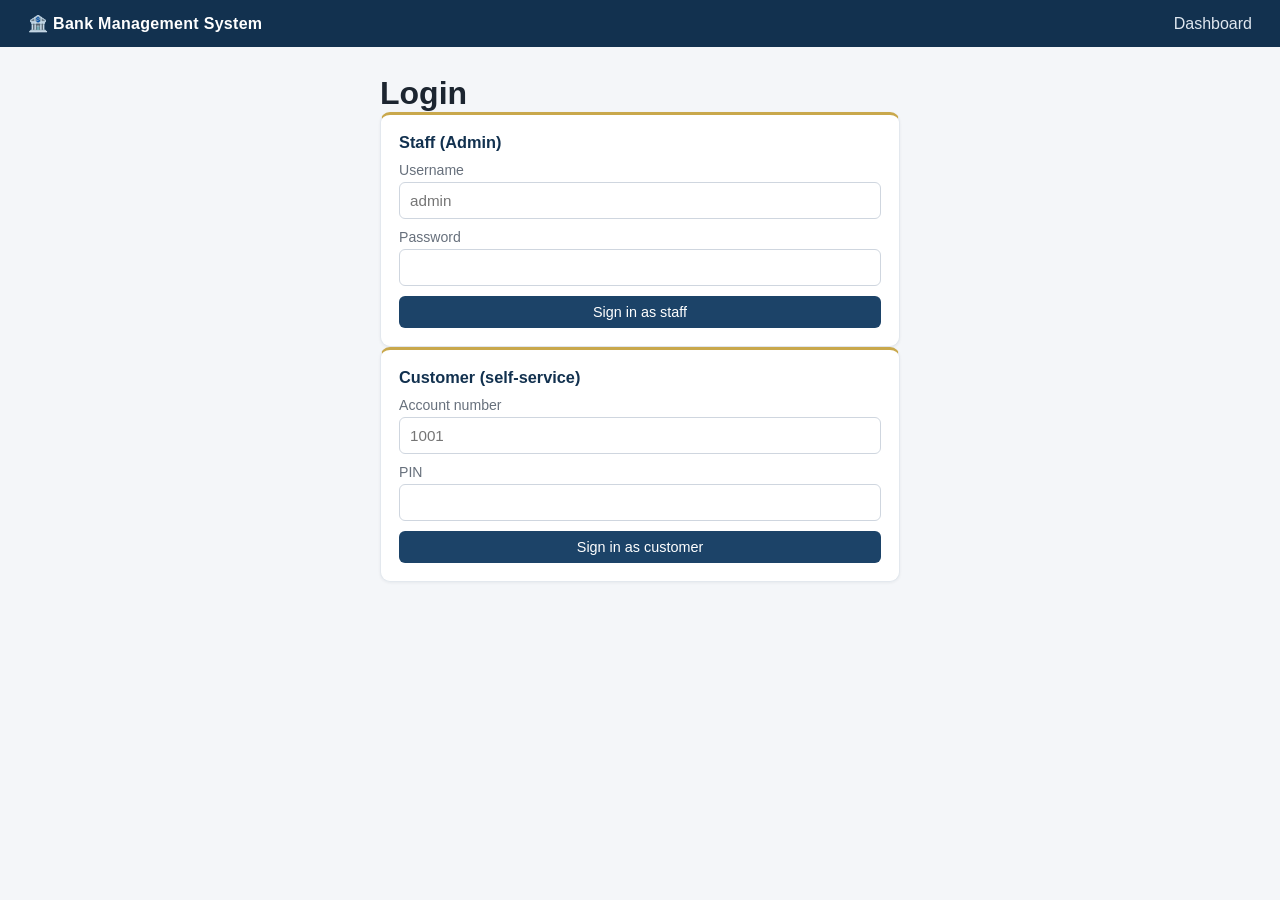
==== frontend/login.html @ bc6537b0 "initial commit" ====
<!DOCTYPE html>
<html lang="en">
<head>
  <meta charset="UTF-8" />
  <meta name="viewport" content="width=device-width, initial-scale=1.0" />
  <title>Login · Bank Management System</title>
  <link rel="stylesheet" href="css/style.css" />
</head>
<body>
  <header class="topbar">
    <div class="brand">🏦 Bank Management System</div>
    <nav><a href="index.html">Dashboard</a></nav>
  </header>

  <main class="container narrow">
    <h1>Login</h1>
    <!-- Owned by CANDIDATE 4 (FR-18 staff login / FR-19 customer login).
         Wire these forms to the endpoints in backend/candidate4_security/. -->
    <section class="card">
      <h2>Staff (Admin)</h2>
      <form id="staff-form">
        <label>Username <input type="text" id="staff-user" placeholder="admin" required /></label>
        <label>Password <input type="password" id="staff-pass" required /></label>
        <button type="submit">Sign in as staff</button>
      </form>
      <p id="staff-msg" class="muted"></p>
    </section>

    <section class="card">
      <h2>Customer (self-service)</h2>
      <form id="customer-form">
        <label>Account number <input type="number" id="cust-acc" placeholder="1001" required /></label>
        <label>PIN <input type="password" id="cust-pin" maxlength="6" required /></label>
        <button type="submit">Sign in as customer</button>
      </form>
      <p id="cust-msg" class="muted"></p>
    </section>
  </main>

  <script src="js/app.js"></script>
  <script src="js/candidate4_security.js"></script>
</body>
</html>
---- frontend/css/style.css ----
/* ==========================================================================
   Bank Management System - shared stylesheet
   Owner: SHARED - candidates may add styles inside a clearly marked
   "Candidate N" comment block at the end of this file. Do not restyle
   other candidates' sections.
   ========================================================================== */
:root {
  --navy: #12314f;
  --navy-2: #1c4368;
  --gold: #c9a84c;
  --bg: #f4f6f9;
  --card: #ffffff;
  --ink: #1c2530;
  --muted: #67707c;
  --ok: #1e8e5a;
  --bad: #c0392b;
  --radius: 10px;
}

* { box-sizing: border-box; margin: 0; padding: 0; }

body {
  font-family: "Segoe UI", Arial, sans-serif;
  background: var(--bg);
  color: var(--ink);
  min-height: 100vh;
  display: flex;
  flex-direction: column;
}

.topbar {
  background: var(--navy);
  color: #fff;
  display: flex;
  justify-content: space-between;
  align-items: center;
  padding: 14px 28px;
}
.topbar .brand { font-weight: 700; letter-spacing: 0.3px; }
.topbar nav a { color: #dfe7f0; margin-left: 18px; text-decoration: none; }
.topbar nav a:hover { color: var(--gold); }

.container { flex: 1; max-width: 1100px; width: 100%; margin: 0 auto; padding: 28px 20px; }
.container.narrow { max-width: 560px; }

.hero h1 { color: var(--navy); margin-bottom: 8px; }
.hero p { color: var(--muted); line-height: 1.6; margin-bottom: 24px; }
code { background: #e9edf3; padding: 1px 6px; border-radius: 4px; font-size: 0.9em; }

.grid { display: grid; grid-template-columns: repeat(auto-fit, minmax(240px, 1fr)); gap: 18px; }

.card {
  background: var(--card);
  border: 1px solid #e3e8ee;
  border-top: 3px solid var(--gold);
  border-radius: var(--radius);
  padding: 18px;
  box-shadow: 0 1px 3px rgba(16, 32, 52, 0.06);
}
.card h2 { font-size: 1.02rem; color: var(--navy); margin-bottom: 4px; }
.muted { color: var(--muted); font-size: 0.86rem; }

.panel { margin-top: 12px; font-size: 0.9rem; }
.panel button { margin: 4px 6px 4px 0; }

button {
  background: var(--navy-2);
  color: #fff;
  border: 0;
  border-radius: 6px;
  padding: 8px 14px;
  font-size: 0.9rem;
  cursor: pointer;
}
button:hover { background: var(--navy); }

form { display: flex; flex-direction: column; gap: 10px; margin-top: 10px; }
label { font-size: 0.88rem; color: var(--muted); display: flex; flex-direction: column; gap: 4px; }
input {
  padding: 9px 10px;
  border: 1px solid #cfd6df;
  border-radius: 6px;
  font-size: 0.95rem;
}
input:focus { outline: 2px solid var(--gold); border-color: transparent; }

.footer {
  background: var(--navy);
  color: #b9c4d0;
  display: flex;
  justify-content: space-between;
  padding: 12px 28px;
  font-size: 0.82rem;
}

.msg-ok { color: var(--ok); }
.msg-bad { color: var(--bad); }

pre {
  background: #f2f4f7;
  padding: 8px;
  border-radius: 6px;
  overflow-x: auto;
  font-size: 0.78rem;
  margin-top: 6px;
}
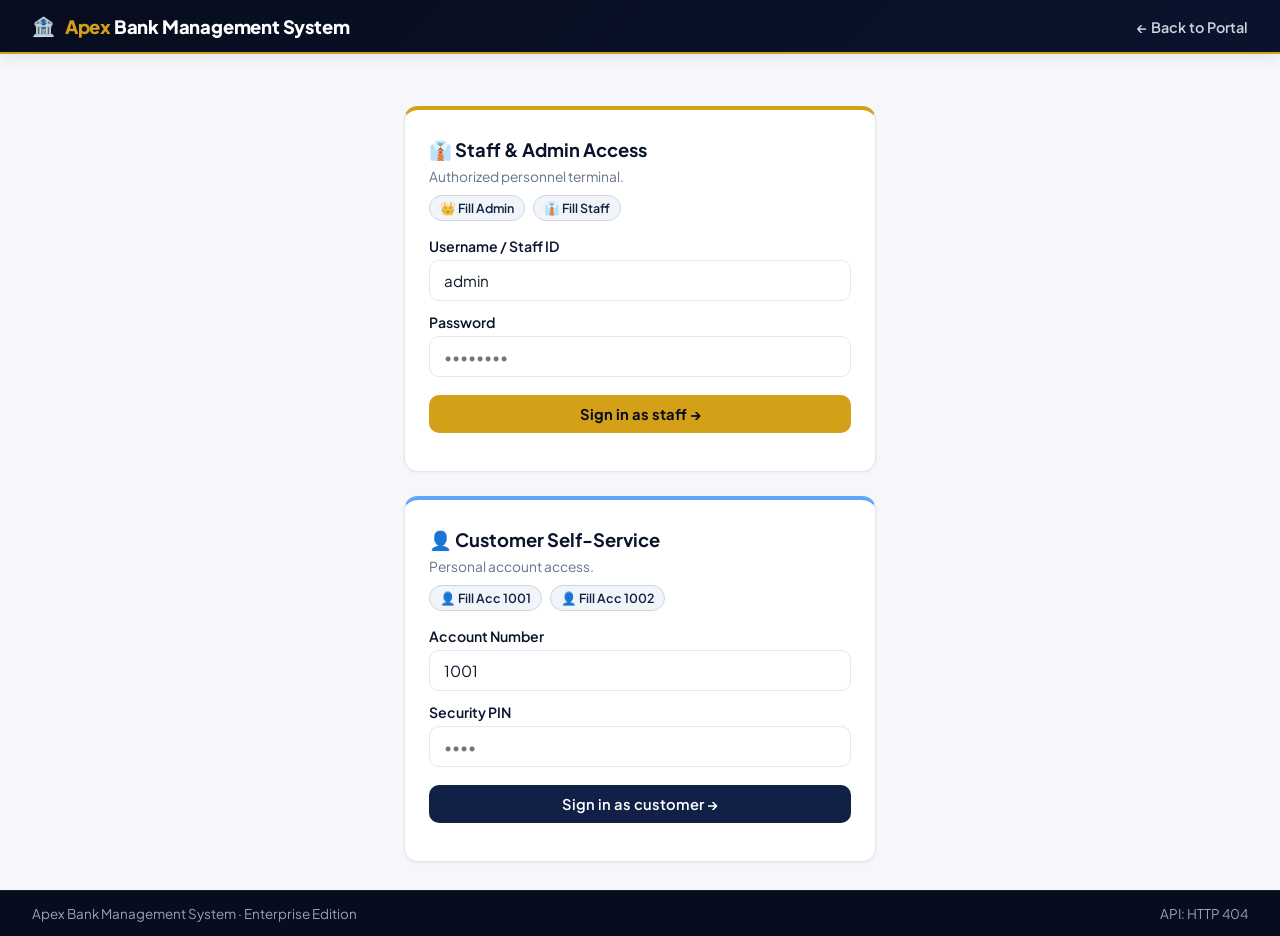
==== commit 417032c9: "added the sprint1 video" ====
--- a/frontend/login.html
+++ b/frontend/login.html
@@ -3,39 +3,68 @@
 <head>
   <meta charset="UTF-8" />
   <meta name="viewport" content="width=device-width, initial-scale=1.0" />
-  <title>Login · Bank Management System</title>
+  <title>Login · Apex Bank Management System</title>
   <link rel="stylesheet" href="css/style.css" />
 </head>
 <body>
   <header class="topbar">
-    <div class="brand">🏦 Bank Management System</div>
-    <nav><a href="index.html">Dashboard</a></nav>
+    <div class="brand">
+      <span>🏦</span>
+      <span><span class="gold">Apex</span> Bank Management System</span>
+    </div>
+    <div class="topbar-right">
+      <nav><a href="index.html">← Back to Portal</a></nav>
+    </div>
   </header>
 
-  <main class="container narrow">
-    <h1>Login</h1>
-    <!-- Owned by CANDIDATE 4 (FR-18 staff login / FR-19 customer login).
-         Wire these forms to the endpoints in backend/candidate4_security/. -->
-    <section class="card">
-      <h2>Staff (Admin)</h2>
+  <main class="container narrow" style="margin-top: 24px;">
+    <div class="card" style="border-top: 4px solid var(--gold); padding: 28px 24px; margin-bottom: 24px;">
+      <h2>👔 Staff & Admin Access</h2>
+      <p class="muted" style="margin-bottom: 8px;">Authorized personnel terminal.</p>
+      <div class="chips-row">
+        <span class="chip" onclick="document.getElementById('staff-user').value='admin';document.getElementById('staff-pass').value='admin123';">👑 Fill Admin</span>
+        <span class="chip" onclick="document.getElementById('staff-user').value='teller_sarah';document.getElementById('staff-pass').value='sarah123';">👔 Fill Staff</span>
+      </div>
       <form id="staff-form">
-        <label>Username <input type="text" id="staff-user" placeholder="admin" required /></label>
-        <label>Password <input type="password" id="staff-pass" required /></label>
-        <button type="submit">Sign in as staff</button>
+        <label>
+          Username / Staff ID
+          <input type="text" id="staff-user" placeholder="admin" value="admin" required />
+        </label>
+        <label>
+          Password
+          <input type="password" id="staff-pass" placeholder="••••••••" required />
+        </label>
+        <button type="submit" class="btn-gold" style="margin-top: 6px;">Sign in as staff &rarr;</button>
       </form>
-      <p id="staff-msg" class="muted"></p>
-    </section>
+      <p id="staff-msg" class="muted" style="margin-top: 10px;"></p>
+    </div>
 
-    <section class="card">
-      <h2>Customer (self-service)</h2>
+    <div class="card" style="border-top: 4px solid #60a5fa; padding: 28px 24px;">
+      <h2>👤 Customer Self-Service</h2>
+      <p class="muted" style="margin-bottom: 8px;">Personal account access.</p>
+      <div class="chips-row">
+        <span class="chip" onclick="document.getElementById('cust-acc').value='1001';document.getElementById('cust-pin').value='1234';">👤 Fill Acc 1001</span>
+        <span class="chip" onclick="document.getElementById('cust-acc').value='1002';document.getElementById('cust-pin').value='1234';">👤 Fill Acc 1002</span>
+      </div>
       <form id="customer-form">
-        <label>Account number <input type="number" id="cust-acc" placeholder="1001" required /></label>
-        <label>PIN <input type="password" id="cust-pin" maxlength="6" required /></label>
-        <button type="submit">Sign in as customer</button>
+        <label>
+          Account Number
+          <input type="number" id="cust-acc" placeholder="1001" value="1001" required />
+        </label>
+        <label>
+          Security PIN
+          <input type="password" id="cust-pin" placeholder="••••" maxlength="6" required />
+        </label>
+        <button type="submit" style="margin-top: 6px;">Sign in as customer &rarr;</button>
       </form>
-      <p id="cust-msg" class="muted"></p>
-    </section>
+      <p id="cust-msg" class="muted" style="margin-top: 10px;"></p>
+    </div>
   </main>
+
+  <footer class="footer">
+    <span>Apex Bank Management System · Enterprise Edition</span>
+    <span id="api-status">API: checking…</span>
+  </footer>
 
   <script src="js/app.js"></script>
   <script src="js/candidate4_security.js"></script>
--- a/frontend/css/style.css
+++ b/frontend/css/style.css
@@ -1,106 +1,459 @@
 /* ==========================================================================
-   Bank Management System - shared stylesheet
-   Owner: SHARED - candidates may add styles inside a clearly marked
-   "Candidate N" comment block at the end of this file. Do not restyle
-   other candidates' sections.
+   Bank Management System - Modern Executive FinTech Theme
+   Typography: Plus Jakarta Sans
+   Palette: Deep Midnight Navy, Burnished Gold, Emerald Green, Slate
    ========================================================================== */
+@import url('https://fonts.googleapis.com/css2?family=Plus+Jakarta+Sans:wght@400;500;600;700;800&display=swap');
+
 :root {
-  --navy: #12314f;
-  --navy-2: #1c4368;
-  --gold: #c9a84c;
-  --bg: #f4f6f9;
+  --navy-950: #070d1e;
+  --navy-900: #0a132c;
+  --navy-800: #102046;
+  --navy-700: #193264;
+  --navy-600: #254687;
+  --gold: #d4a017;
+  --gold-hover: #b8860b;
+  --gold-bg: #fffbf0;
+  --emerald: #10b981;
+  --emerald-bg: #ecfdf5;
+  --bad: #ef4444;
+  --bad-bg: #fef2f2;
+  --bg: #f5f7fb;
   --card: #ffffff;
-  --ink: #1c2530;
-  --muted: #67707c;
-  --ok: #1e8e5a;
-  --bad: #c0392b;
-  --radius: 10px;
+  --border: #e2e8f0;
+  --border-focus: #193264;
+  --ink: #0f172a;
+  --muted: #64748b;
+  --radius-sm: 6px;
+  --radius-md: 10px;
+  --radius-lg: 14px;
+  --shadow-sm: 0 1px 3px rgba(10, 19, 44, 0.05);
+  --shadow-md: 0 4px 14px rgba(10, 19, 44, 0.08);
+  --shadow-lg: 0 10px 25px rgba(10, 19, 44, 0.12);
+  --transition: all 0.2s cubic-bezier(0.4, 0, 0.2, 1);
 }
 
 * { box-sizing: border-box; margin: 0; padding: 0; }
 
 body {
-  font-family: "Segoe UI", Arial, sans-serif;
+  font-family: 'Plus Jakarta Sans', -apple-system, BlinkMacSystemFont, "Segoe UI", Roboto, sans-serif;
   background: var(--bg);
   color: var(--ink);
   min-height: 100vh;
   display: flex;
   flex-direction: column;
-}
-
+  -webkit-font-smoothing: antialiased;
+}
+
+/* --------------------------------------------------------------------------
+   Top Navigation Bar
+   -------------------------------------------------------------------------- */
 .topbar {
-  background: var(--navy);
+  background: linear-gradient(135deg, var(--navy-950) 0%, var(--navy-900) 100%);
   color: #fff;
   display: flex;
   justify-content: space-between;
   align-items: center;
-  padding: 14px 28px;
-}
-.topbar .brand { font-weight: 700; letter-spacing: 0.3px; }
-.topbar nav a { color: #dfe7f0; margin-left: 18px; text-decoration: none; }
+  padding: 14px 32px;
+  border-bottom: 2px solid var(--gold);
+  box-shadow: var(--shadow-md);
+  position: sticky;
+  top: 0;
+  z-index: 100;
+}
+
+.topbar .brand {
+  font-weight: 800;
+  font-size: 1.15rem;
+  letter-spacing: -0.2px;
+  display: flex;
+  align-items: center;
+  gap: 10px;
+  color: #ffffff;
+}
+
+.topbar .brand span.gold { color: var(--gold); }
+
+.topbar-right {
+  display: flex;
+  align-items: center;
+  gap: 16px;
+}
+
+.user-badge {
+  display: inline-flex;
+  align-items: center;
+  gap: 8px;
+  background: rgba(255, 255, 255, 0.1);
+  padding: 6px 14px;
+  border-radius: 999px;
+  font-size: 0.85rem;
+  font-weight: 600;
+  border: 1px solid rgba(255, 255, 255, 0.15);
+  backdrop-filter: blur(8px);
+}
+
+.user-badge.admin {
+  background: rgba(212, 160, 23, 0.18);
+  border-color: var(--gold);
+  color: #ffe699;
+}
+
+.user-badge.staff {
+  background: rgba(16, 185, 129, 0.18);
+  border-color: var(--emerald);
+  color: #a7f3d0;
+}
+
+.user-badge.customer {
+  background: rgba(59, 130, 246, 0.18);
+  border-color: #60a5fa;
+  color: #bfdbfe;
+}
+
+.topbar nav a {
+  color: #cbd5e1;
+  margin-left: 12px;
+  text-decoration: none;
+  font-size: 0.9rem;
+  font-weight: 600;
+  transition: var(--transition);
+}
 .topbar nav a:hover { color: var(--gold); }
 
-.container { flex: 1; max-width: 1100px; width: 100%; margin: 0 auto; padding: 28px 20px; }
-.container.narrow { max-width: 560px; }
-
-.hero h1 { color: var(--navy); margin-bottom: 8px; }
-.hero p { color: var(--muted); line-height: 1.6; margin-bottom: 24px; }
-code { background: #e9edf3; padding: 1px 6px; border-radius: 4px; font-size: 0.9em; }
-
-.grid { display: grid; grid-template-columns: repeat(auto-fit, minmax(240px, 1fr)); gap: 18px; }
+.btn-signout {
+  background: rgba(239, 68, 68, 0.15);
+  color: #fca5a5;
+  border: 1px solid rgba(239, 68, 68, 0.35);
+  padding: 6px 12px;
+  border-radius: var(--radius-sm);
+  font-size: 0.82rem;
+  cursor: pointer;
+  font-weight: 600;
+  transition: var(--transition);
+}
+.btn-signout:hover {
+  background: var(--bad);
+  color: #fff;
+}
+
+/* --------------------------------------------------------------------------
+   Container & Layout
+   -------------------------------------------------------------------------- */
+.container {
+  flex: 1;
+  max-width: 1200px;
+  width: 100%;
+  margin: 0 auto;
+  padding: 28px 24px;
+}
+.container.narrow { max-width: 520px; }
+
+/* --------------------------------------------------------------------------
+   Role Banner
+   -------------------------------------------------------------------------- */
+.role-banner {
+  background: #ffffff;
+  border: 1px solid var(--border);
+  border-radius: var(--radius-lg);
+  padding: 20px 24px;
+  margin-bottom: 24px;
+  display: flex;
+  justify-content: space-between;
+  align-items: center;
+  box-shadow: var(--shadow-sm);
+  background: linear-gradient(to right, #ffffff, #f8fafc);
+  border-left: 5px solid var(--gold);
+}
+
+.role-banner h1 {
+  font-size: 1.35rem;
+  font-weight: 700;
+  color: var(--navy-900);
+  margin-bottom: 4px;
+}
+
+.role-banner p {
+  color: var(--muted);
+  font-size: 0.92rem;
+}
+
+/* --------------------------------------------------------------------------
+   Role Tabs Navigation
+   -------------------------------------------------------------------------- */
+.tabs-nav {
+  display: flex;
+  gap: 8px;
+  margin-bottom: 24px;
+  border-bottom: 2px solid var(--border);
+  padding-bottom: 8px;
+  overflow-x: auto;
+}
+
+.tab-btn {
+  background: transparent;
+  color: var(--muted);
+  border: 0;
+  padding: 10px 18px;
+  border-radius: var(--radius-md);
+  font-size: 0.92rem;
+  font-weight: 600;
+  cursor: pointer;
+  display: inline-flex;
+  align-items: center;
+  gap: 8px;
+  transition: var(--transition);
+  white-space: nowrap;
+}
+
+.tab-btn:hover {
+  color: var(--navy-800);
+  background: #e2e8f0;
+}
+
+.tab-btn.active {
+  color: #ffffff;
+  background: var(--navy-800);
+  box-shadow: var(--shadow-sm);
+}
+
+.tab-btn.active-admin {
+  background: linear-gradient(135deg, var(--navy-900) 0%, var(--gold-hover) 100%);
+  color: #fff;
+}
+
+.tab-content { display: none; }
+.tab-content.active { display: block; animation: fadeIn 0.25s ease; }
+
+@keyframes fadeIn {
+  from { opacity: 0; transform: translateY(4px); }
+  to { opacity: 1; transform: translateY(0); }
+}
+
+/* --------------------------------------------------------------------------
+   Card & Panel Components
+   -------------------------------------------------------------------------- */
+.grid {
+  display: grid;
+  grid-template-columns: repeat(auto-fit, minmax(320px, 1fr));
+  gap: 20px;
+}
 
 .card {
   background: var(--card);
-  border: 1px solid #e3e8ee;
-  border-top: 3px solid var(--gold);
-  border-radius: var(--radius);
-  padding: 18px;
-  box-shadow: 0 1px 3px rgba(16, 32, 52, 0.06);
-}
-.card h2 { font-size: 1.02rem; color: var(--navy); margin-bottom: 4px; }
+  border: 1px solid var(--border);
+  border-radius: var(--radius-lg);
+  padding: 22px;
+  box-shadow: var(--shadow-sm);
+  transition: var(--transition);
+}
+.card:hover { box-shadow: var(--shadow-md); }
+
+.card h2 {
+  font-size: 1.15rem;
+  color: var(--navy-900);
+  margin-bottom: 6px;
+  font-weight: 700;
+  display: flex;
+  align-items: center;
+  gap: 8px;
+}
+
+.card h3 {
+  font-size: 1.02rem;
+  color: var(--navy-800);
+  margin-bottom: 12px;
+  font-weight: 700;
+  border-bottom: 1px solid #f1f5f9;
+  padding-bottom: 8px;
+}
+
 .muted { color: var(--muted); font-size: 0.86rem; }
 
-.panel { margin-top: 12px; font-size: 0.9rem; }
-.panel button { margin: 4px 6px 4px 0; }
+/* --------------------------------------------------------------------------
+   Forms & Controls
+   -------------------------------------------------------------------------- */
+form { display: flex; flex-direction: column; gap: 12px; margin-top: 8px; }
+label { font-size: 0.88rem; font-weight: 600; color: var(--navy-900); display: flex; flex-direction: column; gap: 5px; }
+
+input, select {
+  font-family: inherit;
+  padding: 10px 14px;
+  border: 1.5px solid var(--border);
+  border-radius: var(--radius-md);
+  font-size: 0.95rem;
+  color: var(--ink);
+  background: #ffffff;
+  transition: var(--transition);
+}
+
+input:focus, select:focus {
+  outline: none;
+  border-color: var(--gold);
+  box-shadow: 0 0 0 3px rgba(212, 160, 23, 0.2);
+}
 
 button {
-  background: var(--navy-2);
+  font-family: inherit;
+  background: var(--navy-800);
   color: #fff;
   border: 0;
-  border-radius: 6px;
-  padding: 8px 14px;
-  font-size: 0.9rem;
+  border-radius: var(--radius-md);
+  padding: 10px 18px;
+  font-size: 0.92rem;
+  font-weight: 600;
   cursor: pointer;
-}
-button:hover { background: var(--navy); }
-
-form { display: flex; flex-direction: column; gap: 10px; margin-top: 10px; }
-label { font-size: 0.88rem; color: var(--muted); display: flex; flex-direction: column; gap: 4px; }
-input {
-  padding: 9px 10px;
-  border: 1px solid #cfd6df;
-  border-radius: 6px;
-  font-size: 0.95rem;
-}
-input:focus { outline: 2px solid var(--gold); border-color: transparent; }
-
+  transition: var(--transition);
+  display: inline-flex;
+  align-items: center;
+  justify-content: center;
+  gap: 8px;
+}
+
+button:hover {
+  background: var(--navy-950);
+  transform: translateY(-1px);
+  box-shadow: var(--shadow-sm);
+}
+
+button:active { transform: translateY(0); }
+
+button.btn-gold {
+  background: var(--gold);
+  color: #070d1e;
+  font-weight: 700;
+}
+button.btn-gold:hover { background: var(--gold-hover); }
+
+/* Quick fill demo chips */
+.chips-row {
+  display: flex;
+  flex-wrap: wrap;
+  gap: 8px;
+  margin: 10px 0 16px 0;
+}
+
+.chip {
+  background: #f1f5f9;
+  border: 1px solid #cbd5e1;
+  color: var(--navy-800);
+  font-size: 0.78rem;
+  font-weight: 600;
+  padding: 4px 10px;
+  border-radius: 999px;
+  cursor: pointer;
+  transition: var(--transition);
+  user-select: none;
+}
+.chip:hover {
+  background: #e2e8f0;
+  border-color: var(--gold);
+  color: var(--gold-hover);
+}
+
+/* --------------------------------------------------------------------------
+   Tables (Staff Directory, etc.)
+   -------------------------------------------------------------------------- */
+.table-responsive {
+  width: 100%;
+  overflow-x: auto;
+  border-radius: var(--radius-md);
+  border: 1px solid var(--border);
+  margin-top: 14px;
+}
+
+table {
+  width: 100%;
+  border-collapse: collapse;
+  text-align: left;
+  font-size: 0.88rem;
+}
+
+thead {
+  background: #f8fafc;
+  border-bottom: 2px solid var(--border);
+}
+
+th {
+  padding: 12px 14px;
+  font-weight: 700;
+  color: var(--navy-900);
+  text-transform: uppercase;
+  font-size: 0.75rem;
+  letter-spacing: 0.5px;
+}
+
+td {
+  padding: 12px 14px;
+  border-bottom: 1px solid var(--border);
+  color: var(--ink);
+}
+
+tr:last-child td { border-bottom: 0; }
+tr:hover td { background: #f8fafc; }
+
+.badge {
+  display: inline-block;
+  padding: 3px 8px;
+  border-radius: 4px;
+  font-size: 0.75rem;
+  font-weight: 700;
+}
+.badge-admin { background: #fef3c7; color: #92400e; }
+.badge-staff { background: #ecfdf5; color: #065f46; }
+.badge-active { background: #ecfdf5; color: #065f46; }
+
+/* --------------------------------------------------------------------------
+   Feedback & Result Boxes
+   -------------------------------------------------------------------------- */
+.msg-ok {
+  color: var(--emerald);
+  font-weight: 600;
+  display: inline-flex;
+  align-items: center;
+  gap: 6px;
+}
+
+.msg-bad {
+  color: var(--bad);
+  font-weight: 600;
+  display: inline-flex;
+  align-items: center;
+  gap: 6px;
+}
+
+pre {
+  background: #f8fafc;
+  border: 1px solid var(--border);
+  padding: 10px 14px;
+  border-radius: var(--radius-md);
+  overflow-x: auto;
+  font-size: 0.82rem;
+  margin-top: 8px;
+  color: var(--navy-950);
+}
+
+code {
+  background: #e2e8f0;
+  padding: 2px 6px;
+  border-radius: 4px;
+  font-size: 0.88em;
+  font-family: monospace;
+}
+
+/* --------------------------------------------------------------------------
+   Footer
+   -------------------------------------------------------------------------- */
 .footer {
-  background: var(--navy);
-  color: #b9c4d0;
+  background: var(--navy-950);
+  color: #94a3b8;
   display: flex;
   justify-content: space-between;
-  padding: 12px 28px;
-  font-size: 0.82rem;
-}
-
-.msg-ok { color: var(--ok); }
-.msg-bad { color: var(--bad); }
-
-pre {
-  background: #f2f4f7;
-  padding: 8px;
-  border-radius: 6px;
-  overflow-x: auto;
-  font-size: 0.78rem;
-  margin-top: 6px;
-}
+  align-items: center;
+  padding: 14px 32px;
+  font-size: 0.84rem;
+  margin-top: auto;
+  border-top: 1px solid rgba(255, 255, 255, 0.08);
+}
+.footer a { color: #cbd5e1; text-decoration: none; }
+.footer a:hover { color: var(--gold); }
